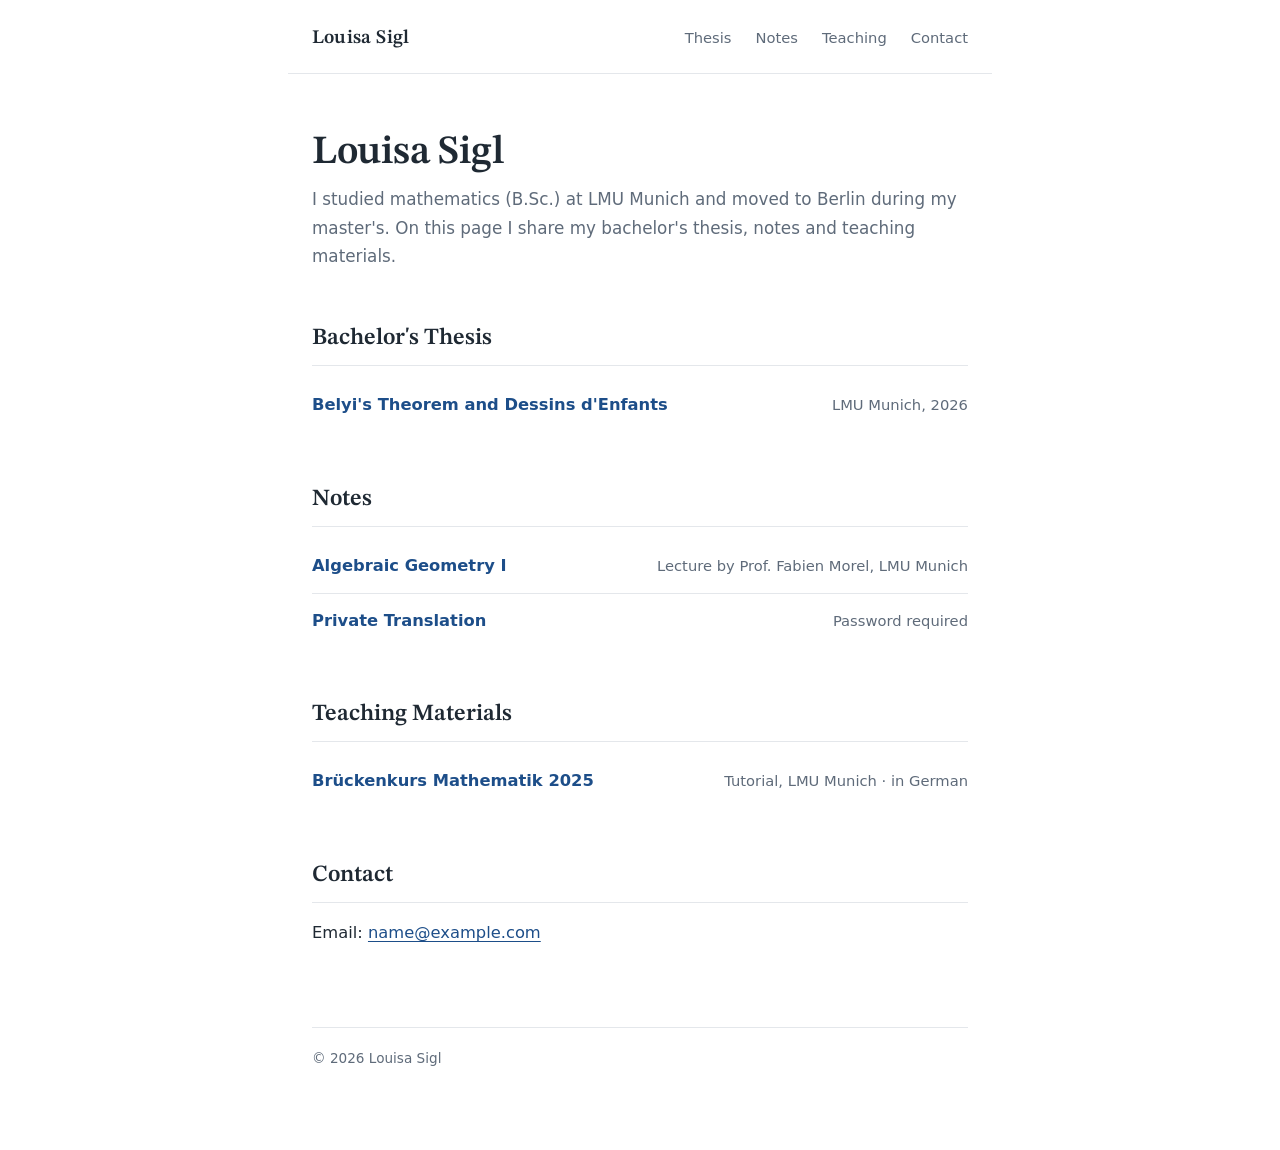
==== index.html @ 96231323 "change main" ====
<!DOCTYPE html>
<html lang="en">
<head>
  <meta charset="UTF-8">
  <meta name="viewport" content="width=device-width, initial-scale=1">
  <title>Louisa Sigl</title>
  <meta name="description" content="Louisa Sigl – notes, thesis and teaching materials in mathematics.">
  <link rel="preconnect" href="https://fonts.googleapis.com">
  <link rel="preconnect" href="https://fonts.gstatic.com" crossorigin>
  <link href="https://fonts.googleapis.com/css2?family=STIX+Two+Text:ital,wght@0,400;0,600;0,700;1,400&display=swap" rel="stylesheet">
  <link rel="stylesheet" href="style.css">
</head>
<body>
  <nav class="kopf">
    <a href="./" class="name" aria-current="page">Louisa Sigl</a>
    <span class="links">
      <a href="#thesis">Thesis</a>
      <a href="#notes">Notes</a>
      <a href="#teaching">Teaching</a>
      <a href="#contact">Contact</a>
    </span>
  </nav>

  <main>
    <h1>Louisa Sigl</h1>
    <p class="untertitel">
      I studied mathematics (B.Sc.) at LMU Munich and moved to Berlin during
      my master's. On this page I share my bachelor's thesis, notes and
      teaching materials.
    </p>

    <section id="thesis">
      <h2>Bachelor's Thesis</h2>
      <ul class="dateien">
        <li>
          <a href="bachelor-thesis/">
            <span class="titel">Belyi's Theorem and Dessins d'Enfants</span>
            <span class="thema">LMU Munich, 2026</span>
          </a>
        </li>
      </ul>
    </section>

    <section id="notes">
      <h2>Notes</h2>
      <ul class="dateien">
        <li>
          <a href="notes/algebraic-geometry-1/">
            <span class="titel">Algebraic Geometry I</span>
            <span class="thema">Lecture by Prof. Fabien Morel, LMU Munich</span>
          </a>
        </li>
        <li>
          <a href="notes/private-translation/">
            <span class="titel">Private Translation</span>
            <span class="thema">Password required</span>
          </a>
        </li>
      </ul>
    </section>

    <section id="teaching">
      <h2>Teaching Materials</h2>
      <ul class="dateien">
        <li>
          <a href="brueckenkurs-2025/">
            <span class="titel">Brückenkurs Mathematik 2025</span>
            <span class="thema">Tutorial, LMU Munich · in German</span>
          </a>
        </li>
      </ul>
    </section>

    <section id="contact">
      <h2>Contact</h2>
      <!-- Enter the email address you want to be public -->
      <p>Email: <a href="mailto:name@example.com">name@example.com</a></p>
    </section>

    <footer>© 2026 Louisa Sigl</footer>
  </main>
</body>
</html>
---- style.css ----
:root {
  --bg: #ffffff;
  --text: #1f2933;
  --muted: #5f6b7a;
  --line: #e4e7eb;
  --accent: #1d4e89;
  --accent-soft: #f3f6fa;
  --serif: "STIX Two Text", Georgia, "Times New Roman", serif;
  --sans: system-ui, -apple-system, "Segoe UI", Roboto, "Helvetica Neue", Arial, sans-serif;
}

* { box-sizing: border-box; }

html { scroll-behavior: smooth; }

body {
  margin: 0;
  font-family: var(--sans);
  font-size: 1.02rem;
  line-height: 1.7;
  color: var(--text);
  background: var(--bg);
  -webkit-font-smoothing: antialiased;
}

/* Navigation */
nav.kopf {
  max-width: 44rem;
  margin: 0 auto;
  padding: 1.4rem 1.5rem 1.1rem;
  display: flex;
  flex-wrap: wrap;
  justify-content: space-between;
  align-items: baseline;
  gap: 0.5rem 1.5rem;
  border-bottom: 1px solid var(--line);
}

nav.kopf a {
  color: var(--text);
  text-decoration: none;
}

nav.kopf .name {
  font-family: var(--serif);
  font-weight: 600;
  font-size: 1.2rem;
  letter-spacing: 0.01em;
}

nav.kopf .links {
  display: flex;
  gap: 1.5rem;
  font-size: 0.92rem;
}

nav.kopf .links a { color: var(--muted); }

nav.kopf .links a:hover,
nav.kopf .links a:focus-visible { color: var(--accent); }

main {
  max-width: 44rem;
  margin: 0 auto;
  padding: 3.5rem 1.5rem 5rem;
}

section { scroll-margin-top: 1.5rem; }

.pfad {
  font-size: 0.85rem;
  color: var(--muted);
  margin: 0 0 2rem;
}

.pfad a { color: var(--muted); }
.pfad a:hover { color: var(--accent); }

h1 {
  font-family: var(--serif);
  font-size: 2.5rem;
  font-weight: 600;
  line-height: 1.15;
  letter-spacing: -0.01em;
  margin: 0 0 0.6rem;
}

/* alte Marker-Hervorhebung neutralisieren */
h1 span { background: none; padding: 0; margin: 0; }

.untertitel {
  margin: 0 0 2rem;
  font-size: 1.05rem;
  color: var(--muted);
}

.disclaimer {
  font-size: 0.9rem;
  color: var(--muted);
  background: var(--accent-soft);
  border-left: 3px solid var(--accent);
  padding: 0.75rem 1rem;
  margin: 0 0 3rem;
}

h2 {
  font-family: var(--serif);
  font-size: 1.45rem;
  font-weight: 600;
  margin: 3rem 0 0.8rem;
  padding-bottom: 0.4rem;
  border-bottom: 1px solid var(--line);
}

main p a {
  color: var(--accent);
  text-underline-offset: 3px;
}

/* Listen (Kurse, Dateien) */
ul.dateien {
  list-style: none;
  margin: 0;
  padding: 0;
}

ul.dateien li { border-bottom: 1px solid var(--line); }
ul.dateien li:last-child { border-bottom: none; }

ul.dateien a {
  display: flex;
  flex-wrap: wrap;
  justify-content: space-between;
  align-items: baseline;
  gap: 0.2rem 1rem;
  padding: 0.8rem 0.6rem;
  margin: 0 -0.6rem;
  border-radius: 4px;
  text-decoration: none;
  color: inherit;
  transition: background 0.15s ease;
}

ul.dateien a:hover,
ul.dateien a:focus-visible { background: var(--accent-soft); }

.titel {
  font-weight: 600;
  color: var(--accent);
}

.thema {
  color: var(--muted);
  font-size: 0.92rem;
}

a:focus-visible {
  outline: 2px solid var(--accent);
  outline-offset: 2px;
}

footer {
  margin-top: 5rem;
  padding-top: 1.2rem;
  border-top: 1px solid var(--line);
  font-size: 0.85rem;
  color: var(--muted);
}

@media (max-width: 480px) {
  h1 { font-size: 1.95rem; }
  main { padding-top: 2.2rem; }
  nav.kopf .links { gap: 1rem; }
}
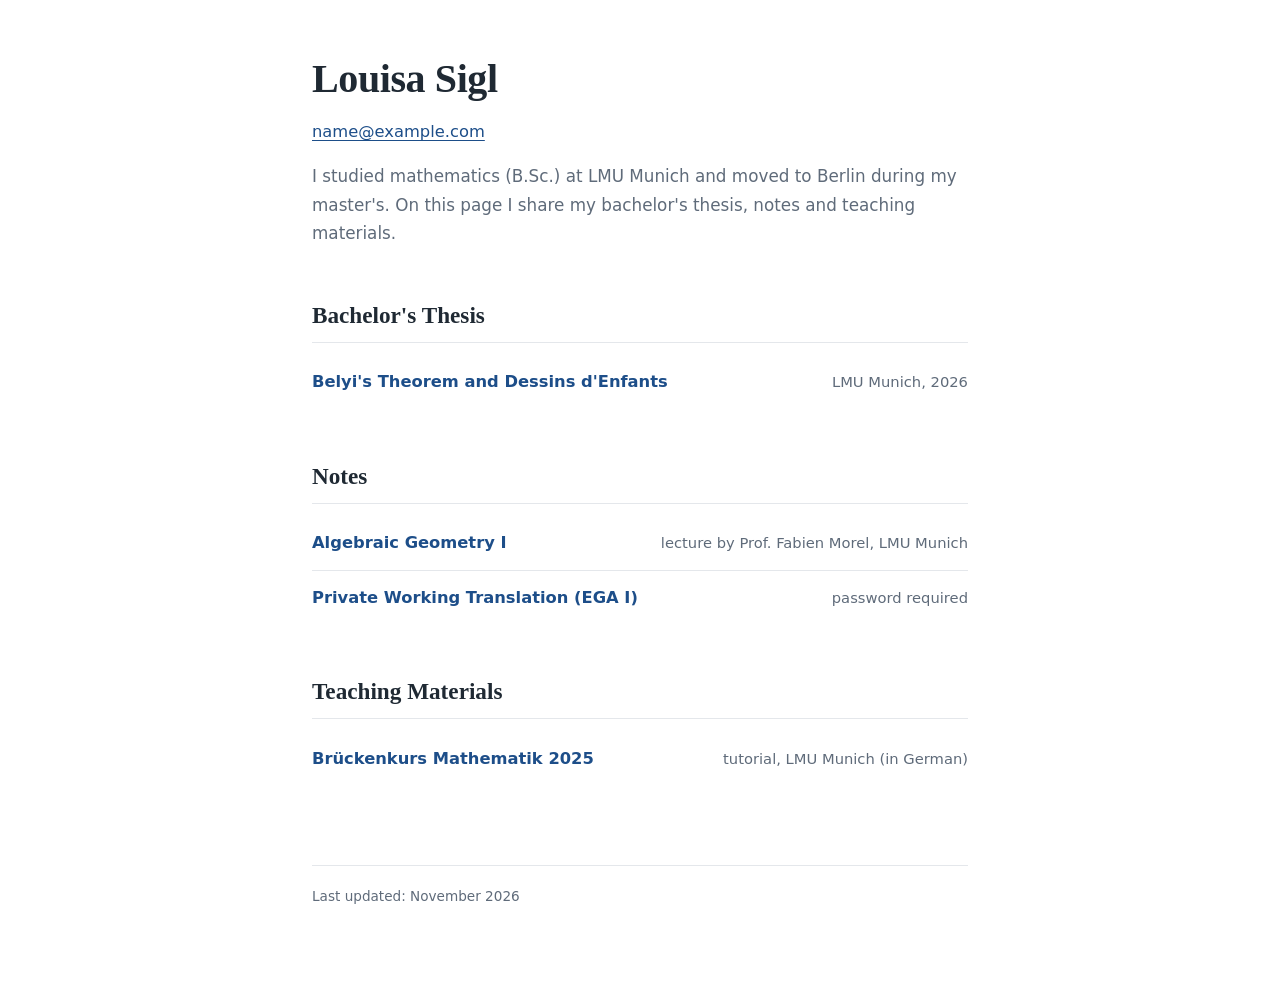
==== commit 20662d07: "some changes" ====
--- a/index.html
+++ b/index.html
@@ -5,24 +5,13 @@
   <meta name="viewport" content="width=device-width, initial-scale=1">
   <title>Louisa Sigl</title>
   <meta name="description" content="Louisa Sigl – notes, thesis and teaching materials in mathematics.">
-  <link rel="preconnect" href="https://fonts.googleapis.com">
-  <link rel="preconnect" href="https://fonts.gstatic.com" crossorigin>
-  <link href="https://fonts.googleapis.com/css2?family=STIX+Two+Text:ital,wght@0,400;0,600;0,700;1,400&display=swap" rel="stylesheet">
   <link rel="stylesheet" href="style.css">
 </head>
 <body>
-  <nav class="kopf">
-    <a href="./" class="name" aria-current="page">Louisa Sigl</a>
-    <span class="links">
-      <a href="#thesis">Thesis</a>
-      <a href="#notes">Notes</a>
-      <a href="#teaching">Teaching</a>
-      <a href="#contact">Contact</a>
-    </span>
-  </nav>
-
   <main>
     <h1>Louisa Sigl</h1>
+    <!-- Enter the email address you want to be public -->
+    <p class="kontakt"><a href="mailto:name@example.com">name@example.com</a></p>
     <p class="untertitel">
       I studied mathematics (B.Sc.) at LMU Munich and moved to Berlin during
       my master's. On this page I share my bachelor's thesis, notes and
@@ -47,13 +36,13 @@
         <li>
           <a href="notes/algebraic-geometry-1/">
             <span class="titel">Algebraic Geometry I</span>
-            <span class="thema">Lecture by Prof. Fabien Morel, LMU Munich</span>
+            <span class="thema">lecture by Prof. Fabien Morel, LMU Munich</span>
           </a>
         </li>
         <li>
           <a href="notes/private-translation/">
-            <span class="titel">Private Translation</span>
-            <span class="thema">Password required</span>
+            <span class="titel">Private Working Translation (EGA I)</span>
+            <span class="thema">password required</span>
           </a>
         </li>
       </ul>
@@ -65,19 +54,14 @@
         <li>
           <a href="brueckenkurs-2025/">
             <span class="titel">Brückenkurs Mathematik 2025</span>
-            <span class="thema">Tutorial, LMU Munich · in German</span>
+            <span class="thema">tutorial, LMU Munich (in German)</span>
           </a>
         </li>
       </ul>
     </section>
 
-    <section id="contact">
-      <h2>Contact</h2>
-      <!-- Enter the email address you want to be public -->
-      <p>Email: <a href="mailto:name@example.com">name@example.com</a></p>
-    </section>
 
-    <footer>© 2026 Louisa Sigl</footer>
+    <footer>Last updated: November 2026</footer>
   </main>
 </body>
 </html>
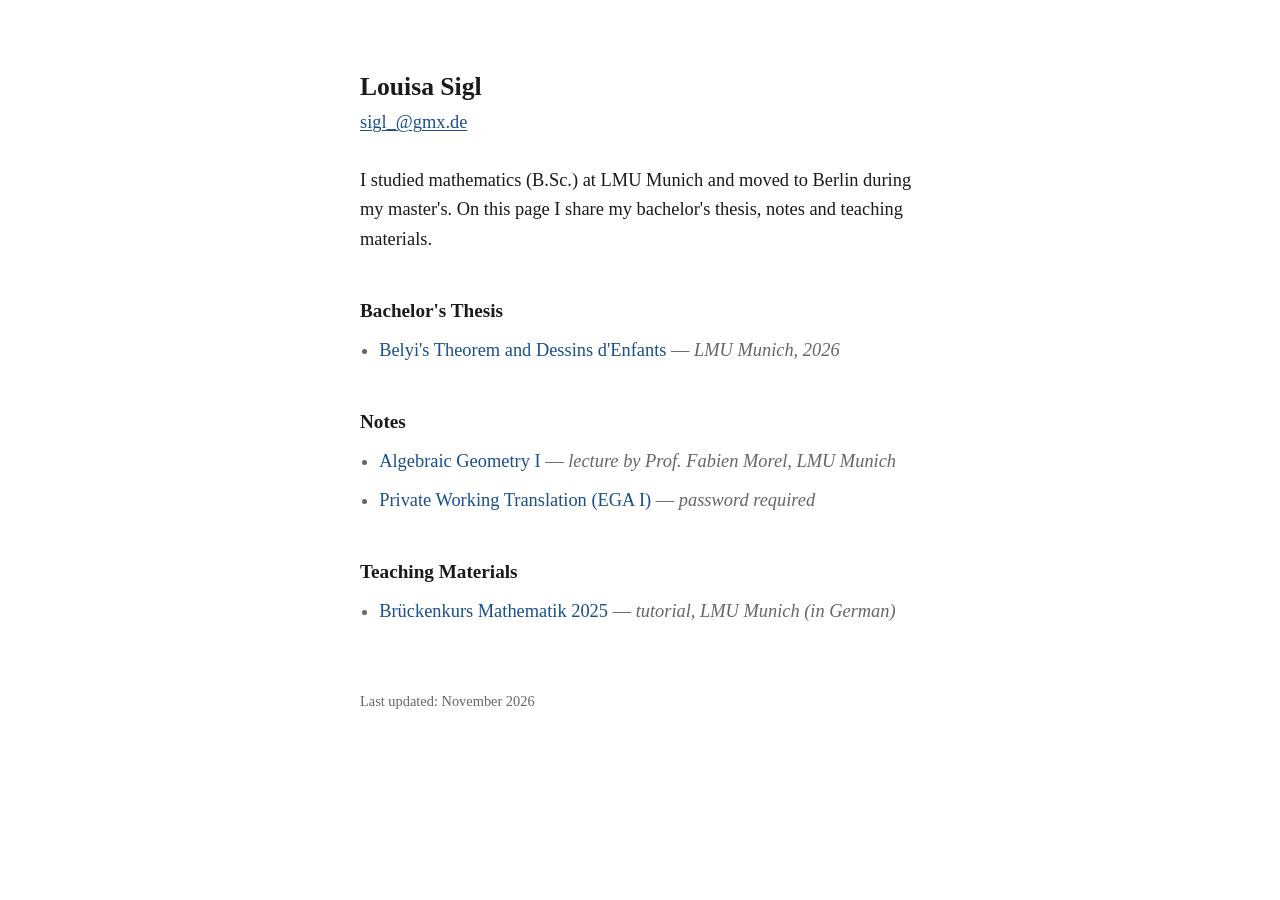
==== commit ad9b59e1: "change" ====
--- a/index.html
+++ b/index.html
@@ -11,7 +11,7 @@
   <main>
     <h1>Louisa Sigl</h1>
     <!-- Enter the email address you want to be public -->
-    <p class="kontakt"><a href="mailto:name@example.com">name@example.com</a></p>
+    <p class="kontakt"><a href="mailto:name@example.com">sigl_@gmx.de</a></p>
     <p class="untertitel">
       I studied mathematics (B.Sc.) at LMU Munich and moved to Berlin during
       my master's. On this page I share my bachelor's thesis, notes and
--- a/style.css
+++ b/style.css
@@ -1,174 +1,153 @@
+@font-face {
+  font-family: "CMU Serif";
+  font-style: normal;
+  font-weight: 500;
+  font-display: swap;
+  src: url("fonts/cmu-serif-500-roman.woff2") format("woff2");
+}
+
+@font-face {
+  font-family: "CMU Serif";
+  font-style: italic;
+  font-weight: 500;
+  font-display: swap;
+  src: url("fonts/cmu-serif-500-italic.woff2") format("woff2");
+}
+
+@font-face {
+  font-family: "CMU Serif";
+  font-style: normal;
+  font-weight: 700;
+  font-display: swap;
+  src: url("fonts/cmu-serif-700-roman.woff2") format("woff2");
+}
+
+@font-face {
+  font-family: "CMU Serif";
+  font-style: italic;
+  font-weight: 700;
+  font-display: swap;
+  src: url("fonts/cmu-serif-700-italic.woff2") format("woff2");
+}
+
 :root {
-  --bg: #ffffff;
-  --text: #1f2933;
-  --muted: #5f6b7a;
-  --line: #e4e7eb;
-  --accent: #1d4e89;
-  --accent-soft: #f3f6fa;
-  --serif: "STIX Two Text", Georgia, "Times New Roman", serif;
-  --sans: system-ui, -apple-system, "Segoe UI", Roboto, "Helvetica Neue", Arial, sans-serif;
+  --text: #1a1a1a;
+  --muted: #666;
+  --line: #ddd;
+  --link: #1a4f8b;
+  --soft: #f5f5f2;
+  --serif: "CMU Serif", "Latin Modern Roman", Georgia, "Times New Roman", serif;
 }
 
 * { box-sizing: border-box; }
 
-html { scroll-behavior: smooth; }
-
 body {
   margin: 0;
-  font-family: var(--sans);
-  font-size: 1.02rem;
-  line-height: 1.7;
+  font-family: var(--serif);
+  font-size: 1.15rem;
+  line-height: 1.6;
   color: var(--text);
-  background: var(--bg);
-  -webkit-font-smoothing: antialiased;
+  background: #fff;
 }
 
-/* Navigation */
-nav.kopf {
-  max-width: 44rem;
+main {
+  max-width: 38rem;
   margin: 0 auto;
-  padding: 1.4rem 1.5rem 1.1rem;
-  display: flex;
-  flex-wrap: wrap;
-  justify-content: space-between;
-  align-items: baseline;
-  gap: 0.5rem 1.5rem;
-  border-bottom: 1px solid var(--line);
+  padding: 4.5rem 1.5rem 4rem;
 }
 
-nav.kopf a {
-  color: var(--text);
-  text-decoration: none;
+a { color: var(--link); text-underline-offset: 2px; text-decoration-thickness: 1px; }
+a:hover { text-decoration-thickness: 2px; }
+a:focus-visible { outline: 2px solid var(--link); outline-offset: 2px; }
+
+/* Link zurück zur Startseite (Unterseiten) */
+.zurueck {
+  font-size: 0.95rem;
+  margin: 0 0 2.5rem;
+}
+.zurueck a { color: var(--muted); text-decoration: none; }
+.zurueck a:hover { color: var(--link); }
+
+h1 {
+  font-size: 1.6rem;
+  font-weight: 700;
+  line-height: 1.2;
+  margin: 0 0 0.3rem;
 }
 
-nav.kopf .name {
-  font-family: var(--serif);
-  font-weight: 600;
-  font-size: 1.2rem;
-  letter-spacing: 0.01em;
+.kontakt {
+  margin: 0 0 1.8rem;
+  color: var(--muted);
 }
 
-nav.kopf .links {
-  display: flex;
-  gap: 1.5rem;
-  font-size: 0.92rem;
+.untertitel { margin: 0 0 1rem; }
+
+.untertitel.klein { color: var(--muted); margin-bottom: 1.8rem; }
+
+h2 {
+  font-size: 1.2rem;
+  font-weight: 700;
+  margin: 2.6rem 0 0.6rem;
 }
 
-nav.kopf .links a { color: var(--muted); }
-
-nav.kopf .links a:hover,
-nav.kopf .links a:focus-visible { color: var(--accent); }
-
-main {
-  max-width: 44rem;
-  margin: 0 auto;
-  padding: 3.5rem 1.5rem 5rem;
+h3 {
+  font-size: 1.05rem;
+  font-weight: 700;
+  margin: 1.8rem 0 0.4rem;
 }
 
-section { scroll-margin-top: 1.5rem; }
+/* Listen */
+ul.dateien {
+  margin: 0;
+  padding-left: 1.2rem;
+}
 
-.pfad {
-  font-size: 0.85rem;
+ul.dateien li { margin: 0 0 0.55rem; }
+
+ul.dateien li::marker { color: var(--muted); }
+
+ul.dateien a { text-decoration: none; }
+ul.dateien a:hover .titel { text-decoration: underline; }
+
+.titel { color: var(--link); }
+
+.thema {
   color: var(--muted);
+  font-style: italic;
+}
+
+.thema::before { content: " — "; font-style: normal; }
+
+/* Kein Gedankenstrich, wenn .thema allein steht */
+p.thema::before { content: none; }
+
+.disclaimer {
+  font-size: 1rem;
+  color: var(--muted);
+  font-style: italic;
   margin: 0 0 2rem;
 }
 
-.pfad a { color: var(--muted); }
-.pfad a:hover { color: var(--accent); }
+.meta { margin: 0 0 1.5rem; }
 
-h1 {
-  font-family: var(--serif);
-  font-size: 2.5rem;
-  font-weight: 600;
-  line-height: 1.15;
-  letter-spacing: -0.01em;
-  margin: 0 0 0.6rem;
+a.knopf {
+  display: inline-block;
+  padding: 0.4rem 1rem;
+  border: 1px solid var(--link);
+  border-radius: 3px;
+  text-decoration: none;
+  font-size: 1rem;
 }
 
-/* alte Marker-Hervorhebung neutralisieren */
-h1 span { background: none; padding: 0; margin: 0; }
-
-.untertitel {
-  margin: 0 0 2rem;
-  font-size: 1.05rem;
-  color: var(--muted);
-}
-
-.disclaimer {
-  font-size: 0.9rem;
-  color: var(--muted);
-  background: var(--accent-soft);
-  border-left: 3px solid var(--accent);
-  padding: 0.75rem 1rem;
-  margin: 0 0 3rem;
-}
-
-h2 {
-  font-family: var(--serif);
-  font-size: 1.45rem;
-  font-weight: 600;
-  margin: 3rem 0 0.8rem;
-  padding-bottom: 0.4rem;
-  border-bottom: 1px solid var(--line);
-}
-
-main p a {
-  color: var(--accent);
-  text-underline-offset: 3px;
-}
-
-/* Listen (Kurse, Dateien) */
-ul.dateien {
-  list-style: none;
-  margin: 0;
-  padding: 0;
-}
-
-ul.dateien li { border-bottom: 1px solid var(--line); }
-ul.dateien li:last-child { border-bottom: none; }
-
-ul.dateien a {
-  display: flex;
-  flex-wrap: wrap;
-  justify-content: space-between;
-  align-items: baseline;
-  gap: 0.2rem 1rem;
-  padding: 0.8rem 0.6rem;
-  margin: 0 -0.6rem;
-  border-radius: 4px;
-  text-decoration: none;
-  color: inherit;
-  transition: background 0.15s ease;
-}
-
-ul.dateien a:hover,
-ul.dateien a:focus-visible { background: var(--accent-soft); }
-
-.titel {
-  font-weight: 600;
-  color: var(--accent);
-}
-
-.thema {
-  color: var(--muted);
-  font-size: 0.92rem;
-}
-
-a:focus-visible {
-  outline: 2px solid var(--accent);
-  outline-offset: 2px;
-}
+a.knopf:hover { background: var(--link); color: #fff; }
 
 footer {
-  margin-top: 5rem;
-  padding-top: 1.2rem;
-  border-top: 1px solid var(--line);
-  font-size: 0.85rem;
+  margin-top: 4rem;
+  font-size: 0.9rem;
   color: var(--muted);
 }
 
 @media (max-width: 480px) {
-  h1 { font-size: 1.95rem; }
-  main { padding-top: 2.2rem; }
-  nav.kopf .links { gap: 1rem; }
+  main { padding-top: 2.5rem; }
+  h1 { font-size: 1.45rem; }
 }
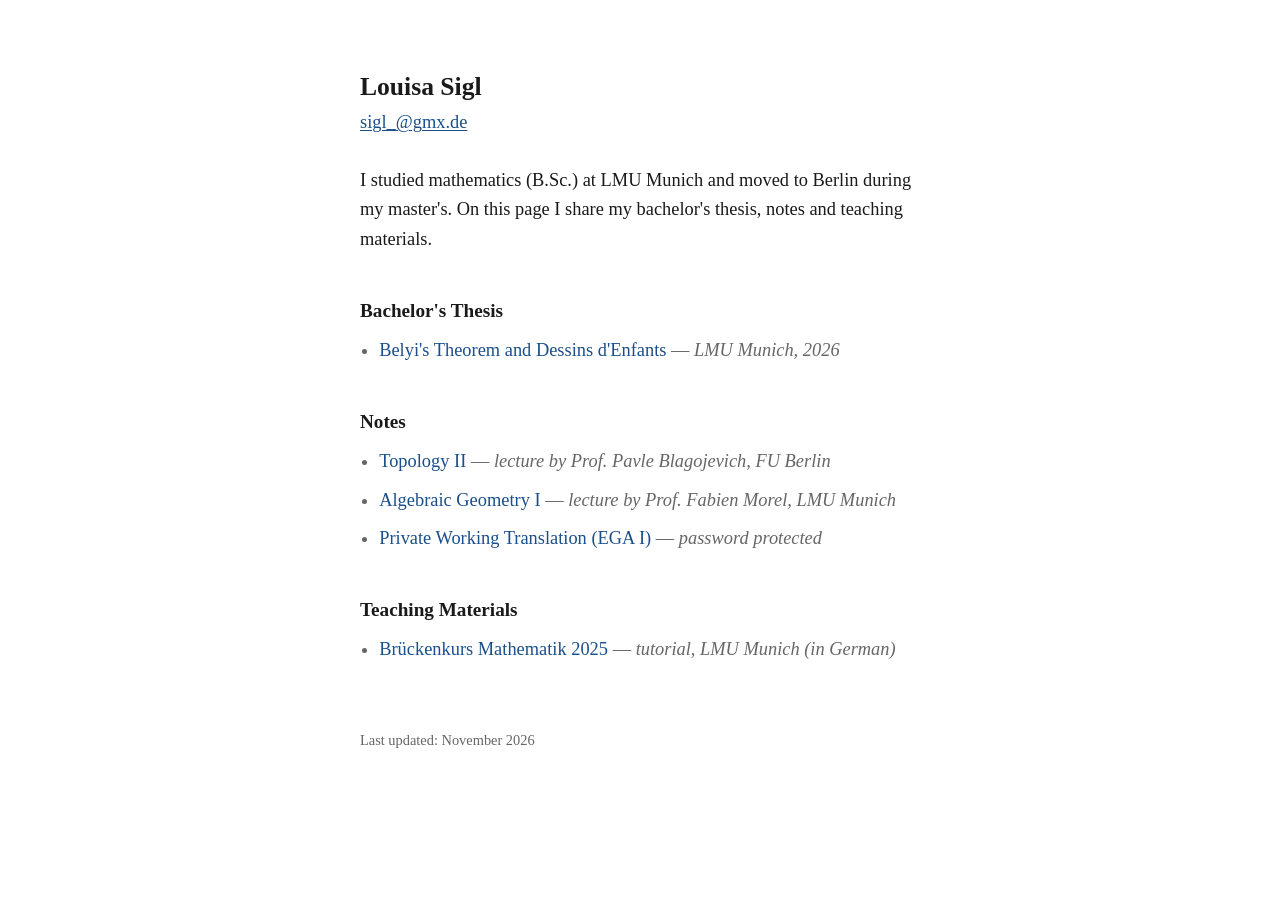
==== commit cbed9f9f: "more changes" ====
--- a/index.html
+++ b/index.html
@@ -34,6 +34,12 @@
       <h2>Notes</h2>
       <ul class="dateien">
         <li>
+          <a href="notes/topology-2">
+            <span class="titel">Topology II</span>
+            <span class="thema">lecture by Prof. Pavle Blagojevich, FU Berlin</span>
+          </a>
+        </li>
+        <li>
           <a href="notes/algebraic-geometry-1/">
             <span class="titel">Algebraic Geometry I</span>
             <span class="thema">lecture by Prof. Fabien Morel, LMU Munich</span>
@@ -42,7 +48,7 @@
         <li>
           <a href="notes/private-translation/">
             <span class="titel">Private Working Translation (EGA I)</span>
-            <span class="thema">password required</span>
+            <span class="thema">password protected</span>
           </a>
         </li>
       </ul>
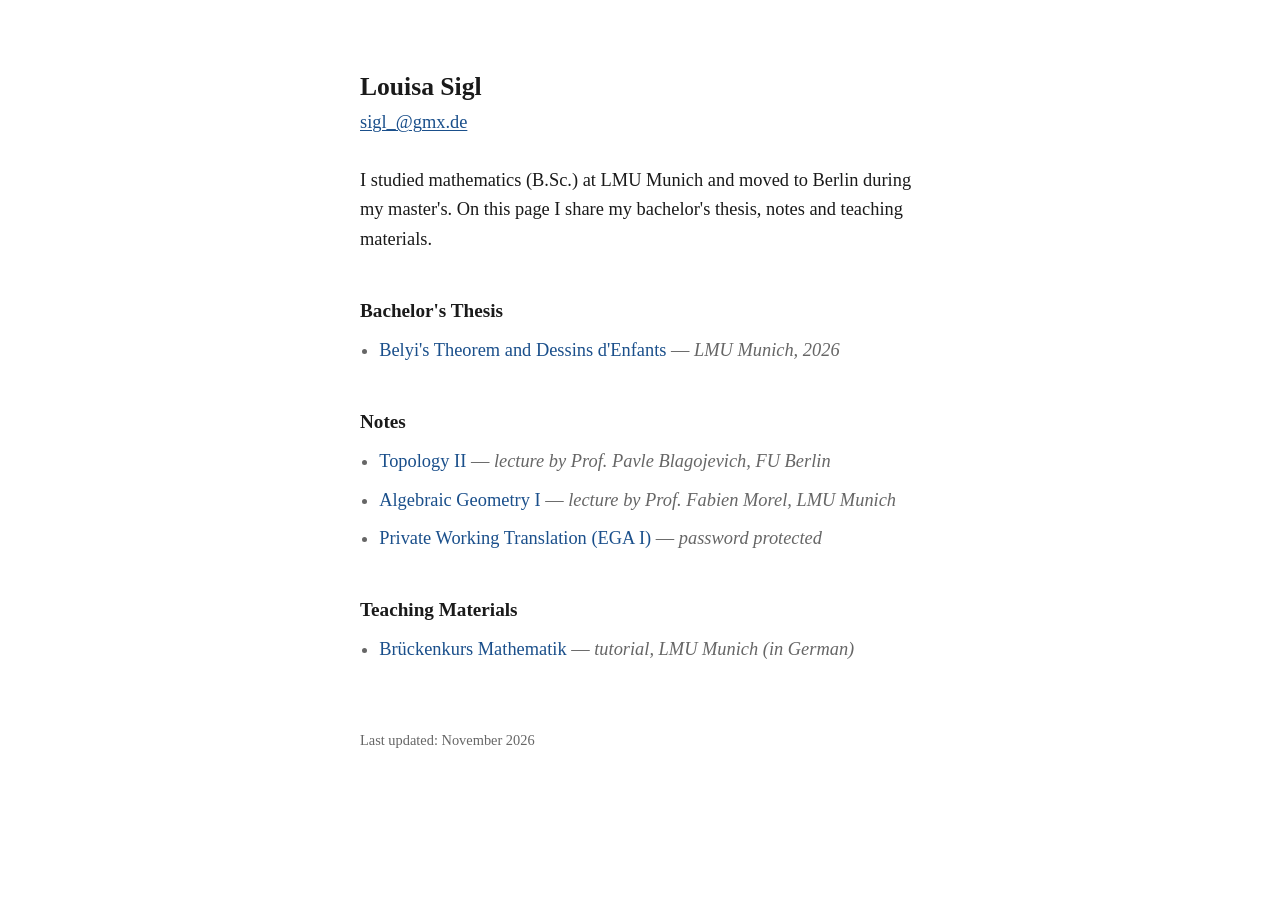
==== commit e777ddfa: "main adapt" ====
--- a/index.html
+++ b/index.html
@@ -58,8 +58,8 @@
       <h2>Teaching Materials</h2>
       <ul class="dateien">
         <li>
-          <a href="brueckenkurs-2025/">
-            <span class="titel">Brückenkurs Mathematik 2025</span>
+          <a href="brueckenkurs/">
+            <span class="titel">Brückenkurs Mathematik</span>
             <span class="thema">tutorial, LMU Munich (in German)</span>
           </a>
         </li>
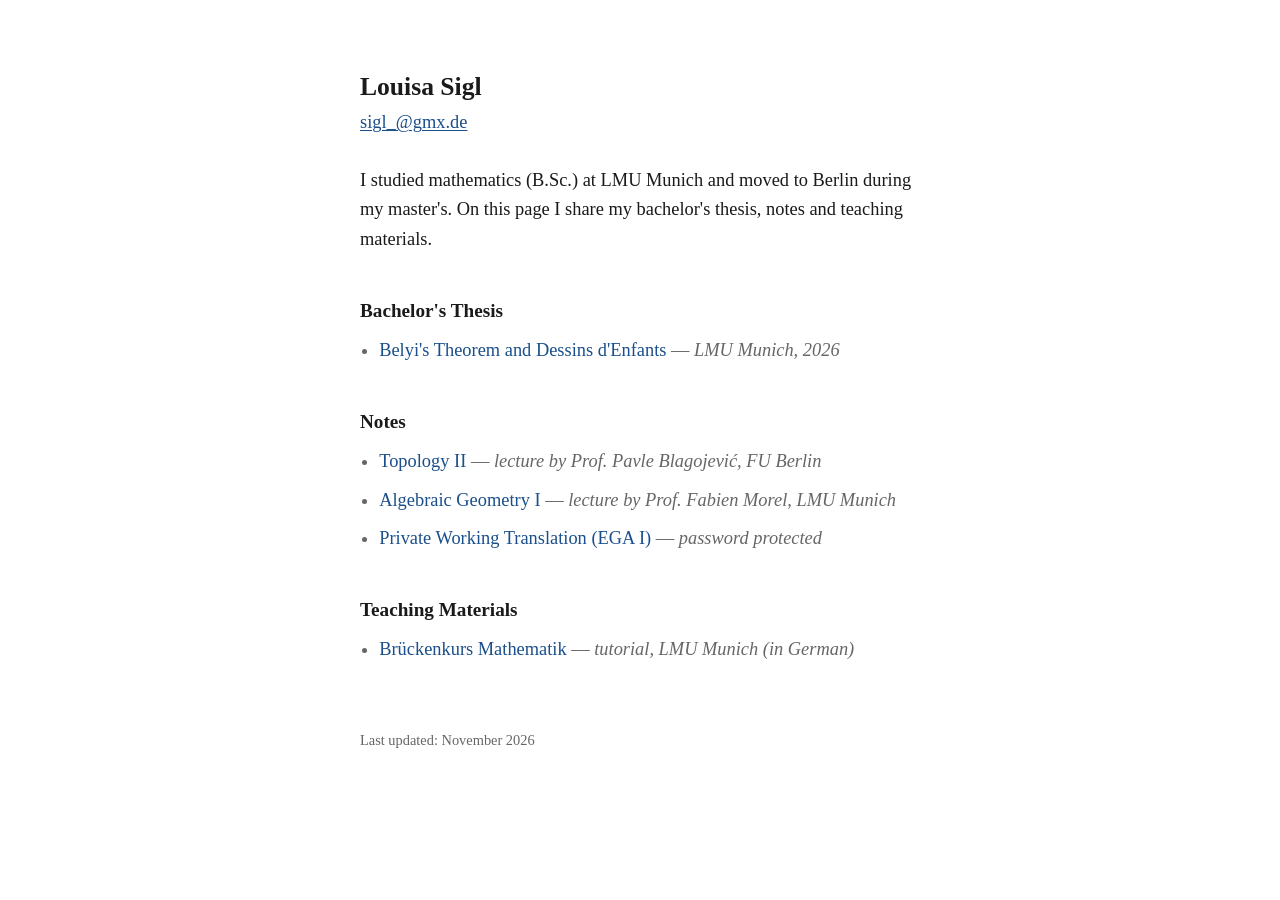
==== commit 595008dc: "change" ====
--- a/index.html
+++ b/index.html
@@ -10,8 +10,7 @@
 <body>
   <main>
     <h1>Louisa Sigl</h1>
-    <!-- Enter the email address you want to be public -->
-    <p class="kontakt"><a href="mailto:name@example.com">sigl_@gmx.de</a></p>
+    <p class="kontakt"><a href="mailto:sigl_@gmx.de">sigl_@gmx.de</a></p>
     <p class="untertitel">
       I studied mathematics (B.Sc.) at LMU Munich and moved to Berlin during
       my master's. On this page I share my bachelor's thesis, notes and
@@ -34,19 +33,19 @@
       <h2>Notes</h2>
       <ul class="dateien">
         <li>
-          <a href="notes/topology-2">
+          <a href="topology-2/">
             <span class="titel">Topology II</span>
-            <span class="thema">lecture by Prof. Pavle Blagojevich, FU Berlin</span>
+            <span class="thema">lecture by Prof. Pavle Blagojević, FU Berlin</span>
           </a>
         </li>
         <li>
-          <a href="notes/algebraic-geometry-1/">
+          <a href="algebraic-geometry-1/">
             <span class="titel">Algebraic Geometry I</span>
             <span class="thema">lecture by Prof. Fabien Morel, LMU Munich</span>
           </a>
         </li>
         <li>
-          <a href="notes/private-translation/">
+          <a href="private-translation/">
             <span class="titel">Private Working Translation (EGA I)</span>
             <span class="thema">password protected</span>
           </a>
@@ -66,7 +65,6 @@
       </ul>
     </section>
 
-
     <footer>Last updated: November 2026</footer>
   </main>
 </body>
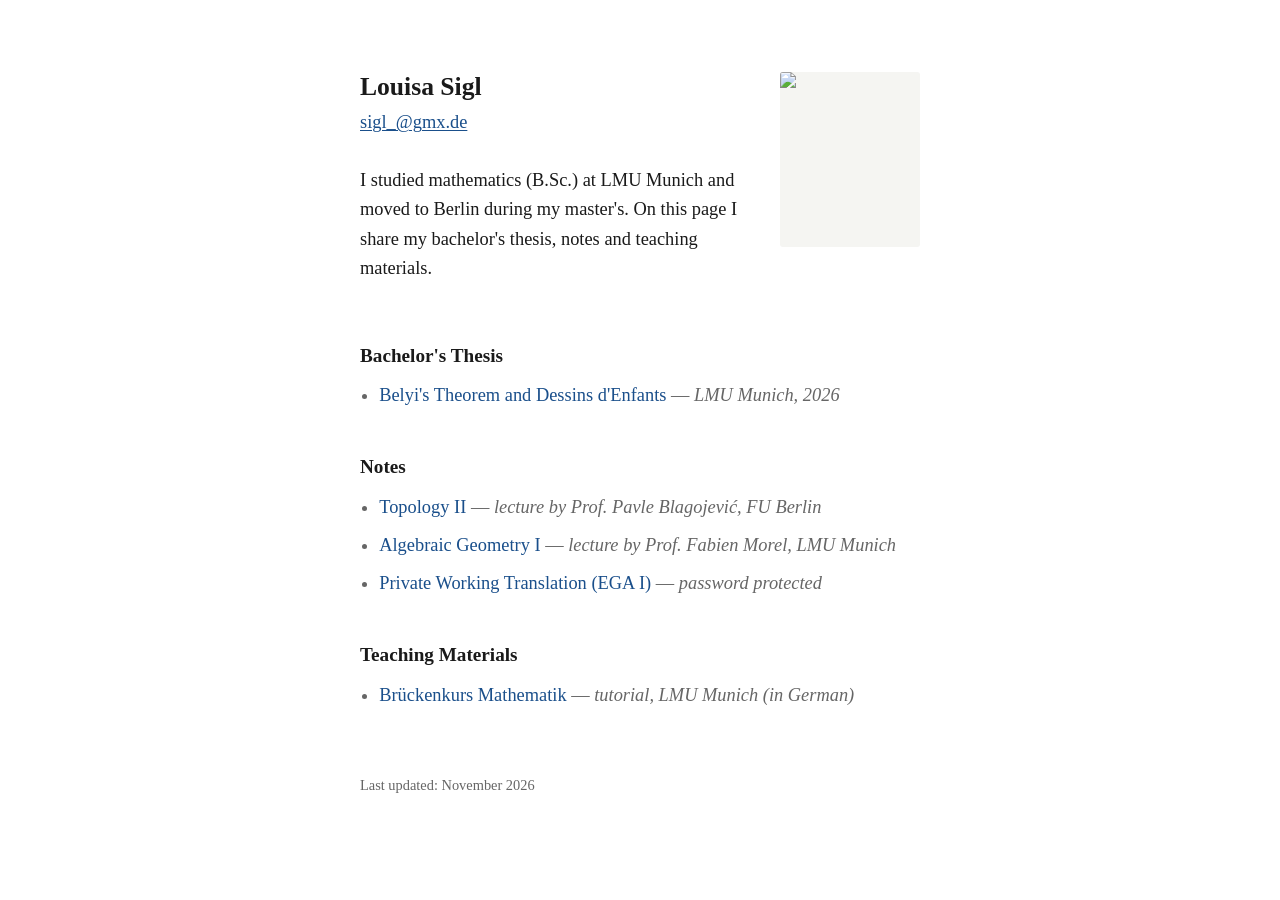
==== commit c6fc7c52: "change" ====
--- a/index.html
+++ b/index.html
@@ -9,13 +9,19 @@
 </head>
 <body>
   <main>
-    <h1>Louisa Sigl</h1>
-    <p class="kontakt"><a href="mailto:sigl_@gmx.de">sigl_@gmx.de</a></p>
-    <p class="untertitel">
-      I studied mathematics (B.Sc.) at LMU Munich and moved to Berlin during
-      my master's. On this page I share my bachelor's thesis, notes and
-      teaching materials.
-    </p>
+    <header class="kopfbereich">
+      <div>
+      <h1>Louisa Sigl</h1>
+      <p class="kontakt"><a href="mailto:sigl_@gmx.de">sigl_@gmx.de</a></p>
+      <p class="untertitel">
+        I studied mathematics (B.Sc.) at LMU Munich and moved to Berlin during
+        my master's. On this page I share my bachelor's thesis, notes and
+        teaching materials.
+      </p>
+      </div>
+      <!-- Upload your photo as photo.jpg at the top level of the repo -->
+      <img class="foto" src="photo.jpg" alt="Louisa Sigl">
+    </header>
 
     <section id="thesis">
       <h2>Bachelor's Thesis</h2>
--- a/style.css
+++ b/style.css
@@ -150,4 +150,27 @@
 @media (max-width: 480px) {
   main { padding-top: 2.5rem; }
   h1 { font-size: 1.45rem; }
+}
+
+/* Kopfbereich mit Foto (Startseite) */
+.kopfbereich {
+  display: flex;
+  justify-content: space-between;
+  align-items: flex-start;
+  gap: 2rem;
+}
+
+.foto {
+  flex: none;
+  width: 140px;
+  height: 175px;
+  object-fit: cover;
+  border-radius: 3px;
+  background: var(--soft);  /* grauer Platzhalter, solange kein Foto da ist */
+  color: transparent;       /* versteckt den Alt-Text im Platzhalter */
+}
+
+@media (max-width: 560px) {
+  .kopfbereich { flex-direction: column-reverse; gap: 1.2rem; }
+  .foto { width: 110px; height: 138px; }
 }
